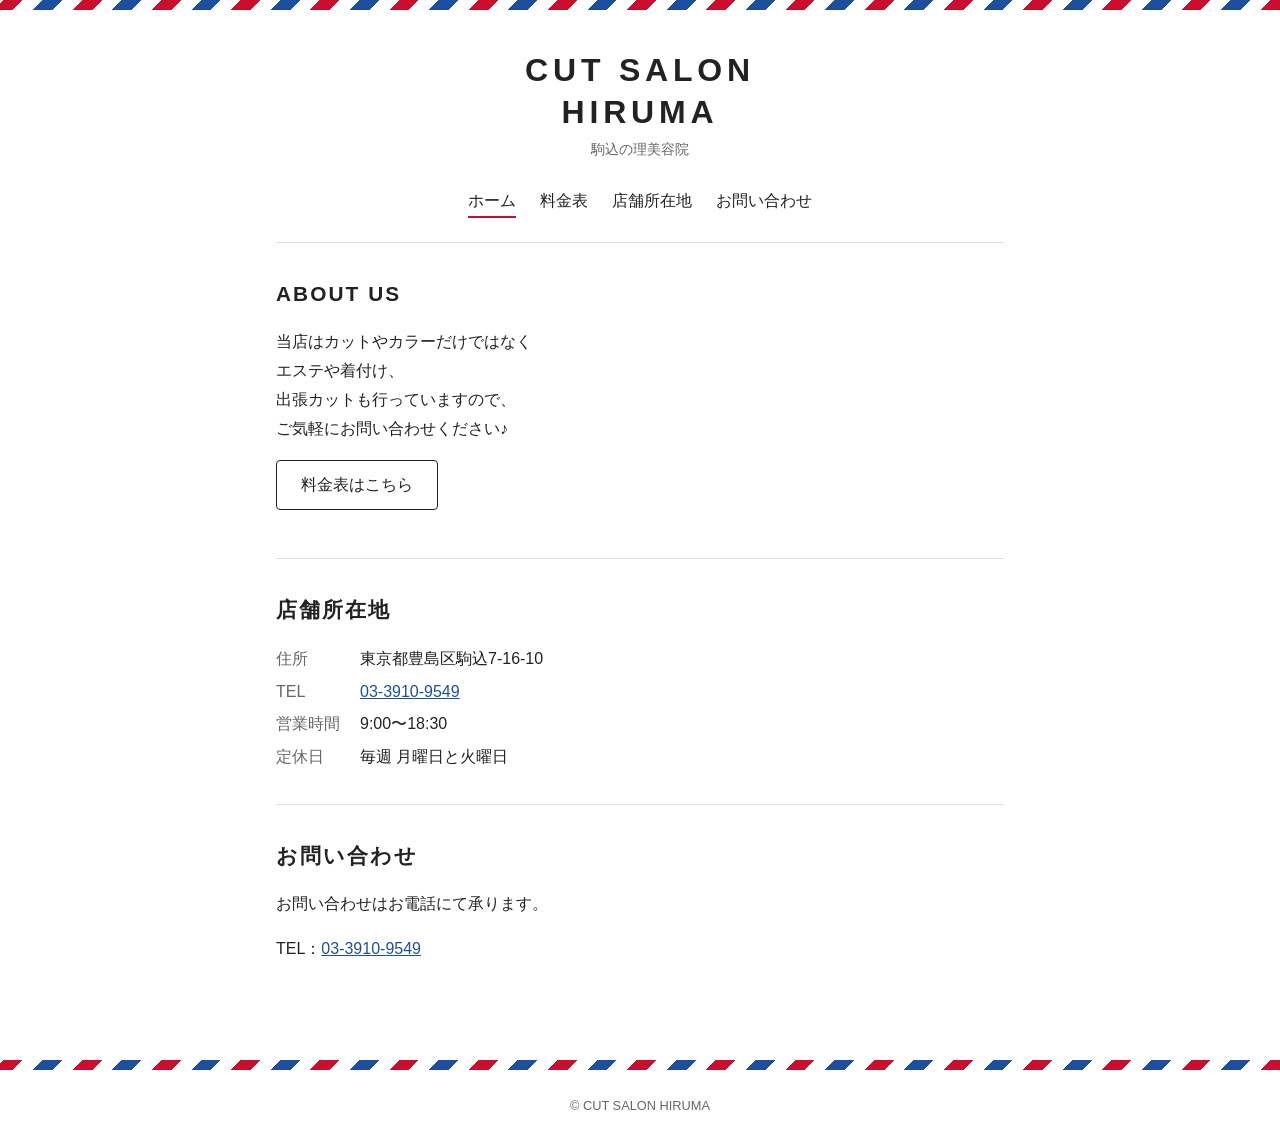
==== index.html @ f93929a5 "feat: Wix から CUT SALON HIRUMA のサイトを移行 Co-Authored-By: Claude Opus 5.5 <noreply@anthropic.com>" ====
<!doctype html>
<html lang="ja">
<head>
  <meta charset="utf-8">
  <meta name="viewport" content="width=device-width, initial-scale=1">
  <title>CUT SALON HIRUMA｜駒込</title>
  <meta name="description" content="駒込の理美容院 CUT SALON HIRUMA。カット・カラーのほか、エステ、着付け、出張カットも承ります。">
  <link rel="stylesheet" href="style.css">
</head>
<body>
  <div class="pole"></div>

  <header>
    <h1 class="name"><a href="./">CUT SALON<br>HIRUMA</a></h1>
    <p class="sub">駒込の理美容院</p>
  </header>

  <nav>
    <a href="./" aria-current="page">ホーム</a>
    <a href="price.html">料金表</a>
    <a href="#access">店舗所在地</a>
    <a href="#contact">お問い合わせ</a>
  </nav>

  <main>
    <section id="about">
      <h2>ABOUT US</h2>
      <p>
        当店はカットやカラーだけではなく<br>
        エステや着付け、<br>
        出張カットも行っていますので、<br>
        ご気軽にお問い合わせください♪
      </p>
      <p><a class="button" href="price.html">料金表はこちら</a></p>
    </section>

    <section id="access">
      <h2>店舗所在地</h2>
      <dl class="info">
        <dt>住所</dt>
        <dd>東京都豊島区駒込7-16-10</dd>
        <dt>TEL</dt>
        <dd><a href="tel:0339109549">03-3910-9549</a></dd>
        <dt>営業時間</dt>
        <dd>9:00〜18:30</dd>
        <dt>定休日</dt>
        <dd>毎週 月曜日と火曜日</dd>
      </dl>
    </section>

    <section id="contact">
      <h2>お問い合わせ</h2>
      <p>お問い合わせはお電話にて承ります。</p>
      <!-- TODO: Google フォームができたら上の文言を「下記フォーム、またはお電話にて」に戻し、URL を差し替えて有効化する
      <p><a class="button" href="GOOGLE_FORM_URL" target="_blank" rel="noopener">お問い合わせフォーム</a></p>
      -->
      <p>TEL：<a href="tel:0339109549">03-3910-9549</a></p>
    </section>
  </main>

  <div class="pole"></div>
  <footer>© CUT SALON HIRUMA</footer>
</body>
</html>
---- style.css ----
/* 色やサイズはここで一括管理する */
:root {
  --text: #222;
  --muted: #666;
  --bg: #fff;
  --bg-sub: #f6f6f4;
  --line: #ddd;
  --red: #c8102e;
  --blue: #1d4f9c;
  --max: 760px;
}

* { box-sizing: border-box; }

body {
  margin: 0;
  font-family: -apple-system, BlinkMacSystemFont, "Hiragino Sans", "Hiragino Kaku Gothic ProN", "Noto Sans JP", sans-serif;
  color: var(--text);
  background: var(--bg);
  line-height: 1.8;
}

a { color: var(--blue); }

/* 理容店のサインポールを模した帯 */
.pole {
  height: 10px;
  background: repeating-linear-gradient(-45deg,
    var(--red) 0 14px, #fff 14px 28px, var(--blue) 28px 42px, #fff 42px 56px);
}

header {
  text-align: center;
  padding: 40px 16px 24px;
}

header .name {
  margin: 0;
  font-size: 2rem;
  letter-spacing: 0.15em;
  line-height: 1.3;
}

header .name a { color: inherit; text-decoration: none; }

header .sub {
  margin: 4px 0 0;
  color: var(--muted);
  font-size: 0.9rem;
}

nav {
  display: flex;
  justify-content: center;
  flex-wrap: wrap;
  gap: 8px 24px;
  padding: 0 16px 24px;
}

nav a {
  color: var(--text);
  text-decoration: none;
  border-bottom: 2px solid transparent;
}

nav a:hover, nav a[aria-current="page"] { border-bottom-color: var(--red); }

main {
  max-width: var(--max);
  margin: 0 auto;
  padding: 0 16px 48px;
}

section { padding: 32px 0; border-top: 1px solid var(--line); }

h2 {
  margin: 0 0 16px;
  font-size: 1.3rem;
  letter-spacing: 0.1em;
}

h3 { margin: 24px 0 8px; font-size: 1.1rem; }

dl.info {
  display: grid;
  grid-template-columns: max-content 1fr;
  gap: 4px 20px;
  margin: 0;
}

dl.info dt { color: var(--muted); }
dl.info dd { margin: 0; }

.button {
  display: inline-block;
  padding: 10px 24px;
  border: 1px solid var(--text);
  border-radius: 4px;
  color: var(--text);
  text-decoration: none;
}

.button:hover { background: var(--bg-sub); }

/* 料金表 */
.menu { list-style: none; margin: 0; padding: 0; }

.menu li {
  padding: 16px 0;
  border-bottom: 1px dashed var(--line);
}

.menu .head {
  display: flex;
  justify-content: space-between;
  align-items: baseline;
  gap: 12px;
  flex-wrap: wrap;
}

.menu .title { font-weight: bold; }
.menu .price { white-space: nowrap; }
.menu .time { color: var(--muted); font-size: 0.85rem; }

.menu .detail {
  margin: 6px 0 0;
  color: var(--muted);
  font-size: 0.9rem;
  white-space: pre-line;
}

.note { color: var(--muted); font-size: 0.85rem; }

footer {
  text-align: center;
  padding: 24px 16px;
  color: var(--muted);
  font-size: 0.8rem;
}

.page-title {
  margin: 0 0 8px;
  text-align: center;
  font-size: 1.5rem;
  letter-spacing: 0.2em;
}
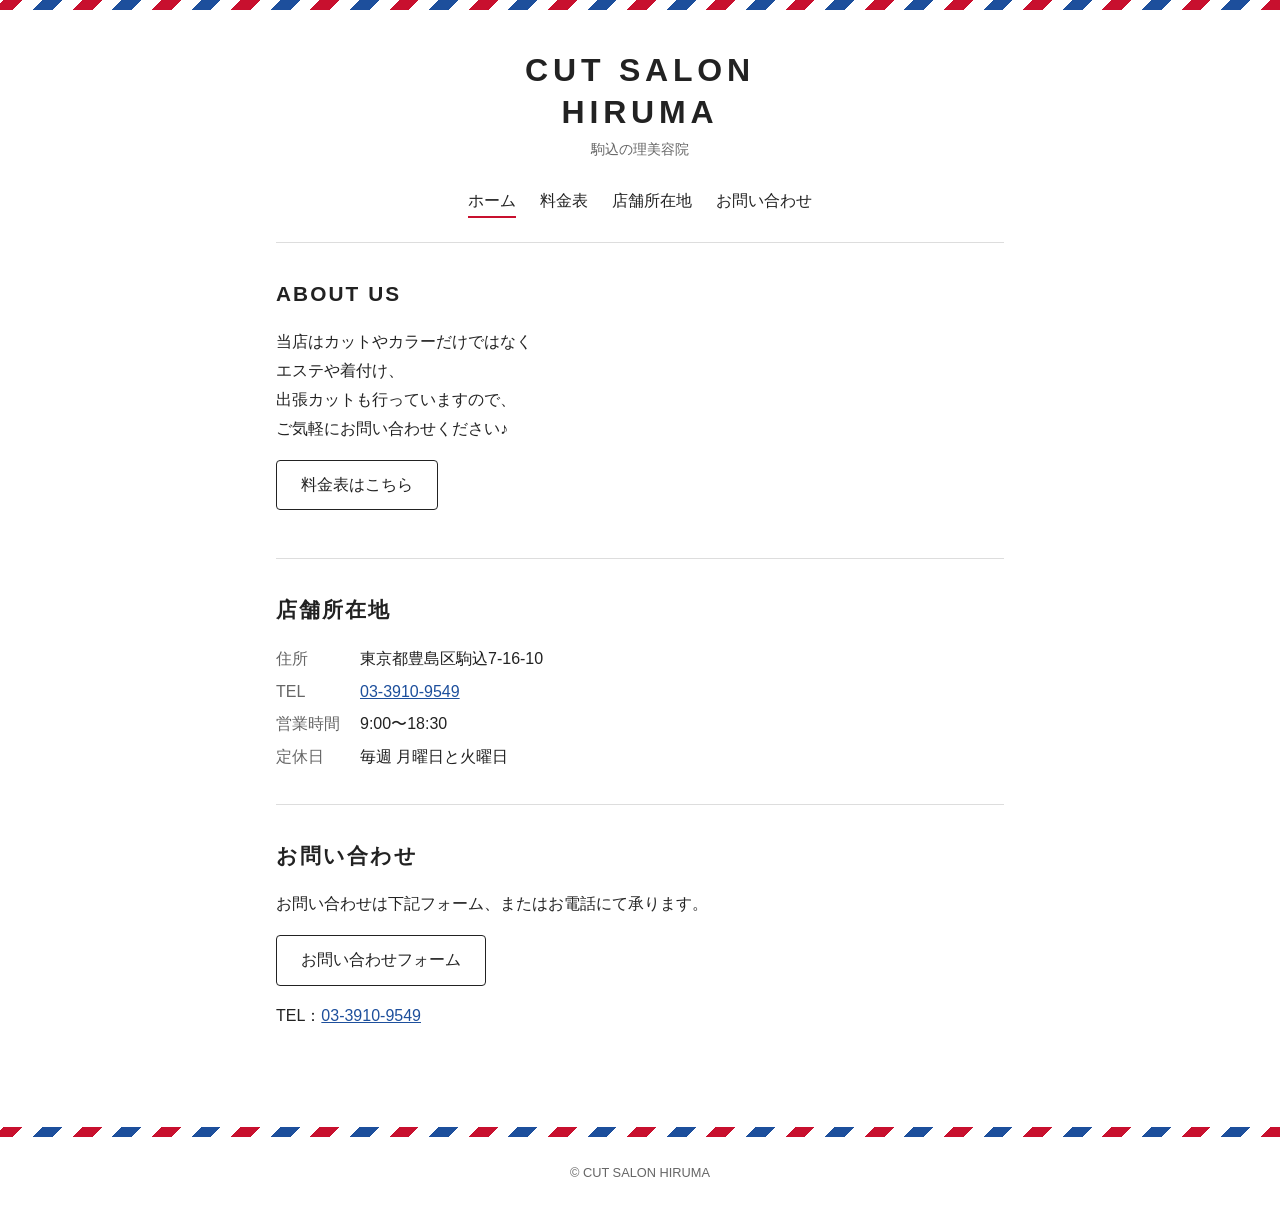
==== commit c148cac1: "feat: お問い合わせを Google フォームに差し替え Co-Authored-By: Claude Opus 5.5 <noreply@anthropic.com>" ====
--- a/index.html
+++ b/index.html
@@ -50,10 +50,8 @@
 
     <section id="contact">
       <h2>お問い合わせ</h2>
-      <p>お問い合わせはお電話にて承ります。</p>
-      <!-- TODO: Google フォームができたら上の文言を「下記フォーム、またはお電話にて」に戻し、URL を差し替えて有効化する
-      <p><a class="button" href="GOOGLE_FORM_URL" target="_blank" rel="noopener">お問い合わせフォーム</a></p>
-      -->
+      <p>お問い合わせは下記フォーム、またはお電話にて承ります。</p>
+      <p><a class="button" href="https://forms.gle/vRZttSiJEfqaqAT56" target="_blank" rel="noopener">お問い合わせフォーム</a></p>
       <p>TEL：<a href="tel:0339109549">03-3910-9549</a></p>
     </section>
   </main>
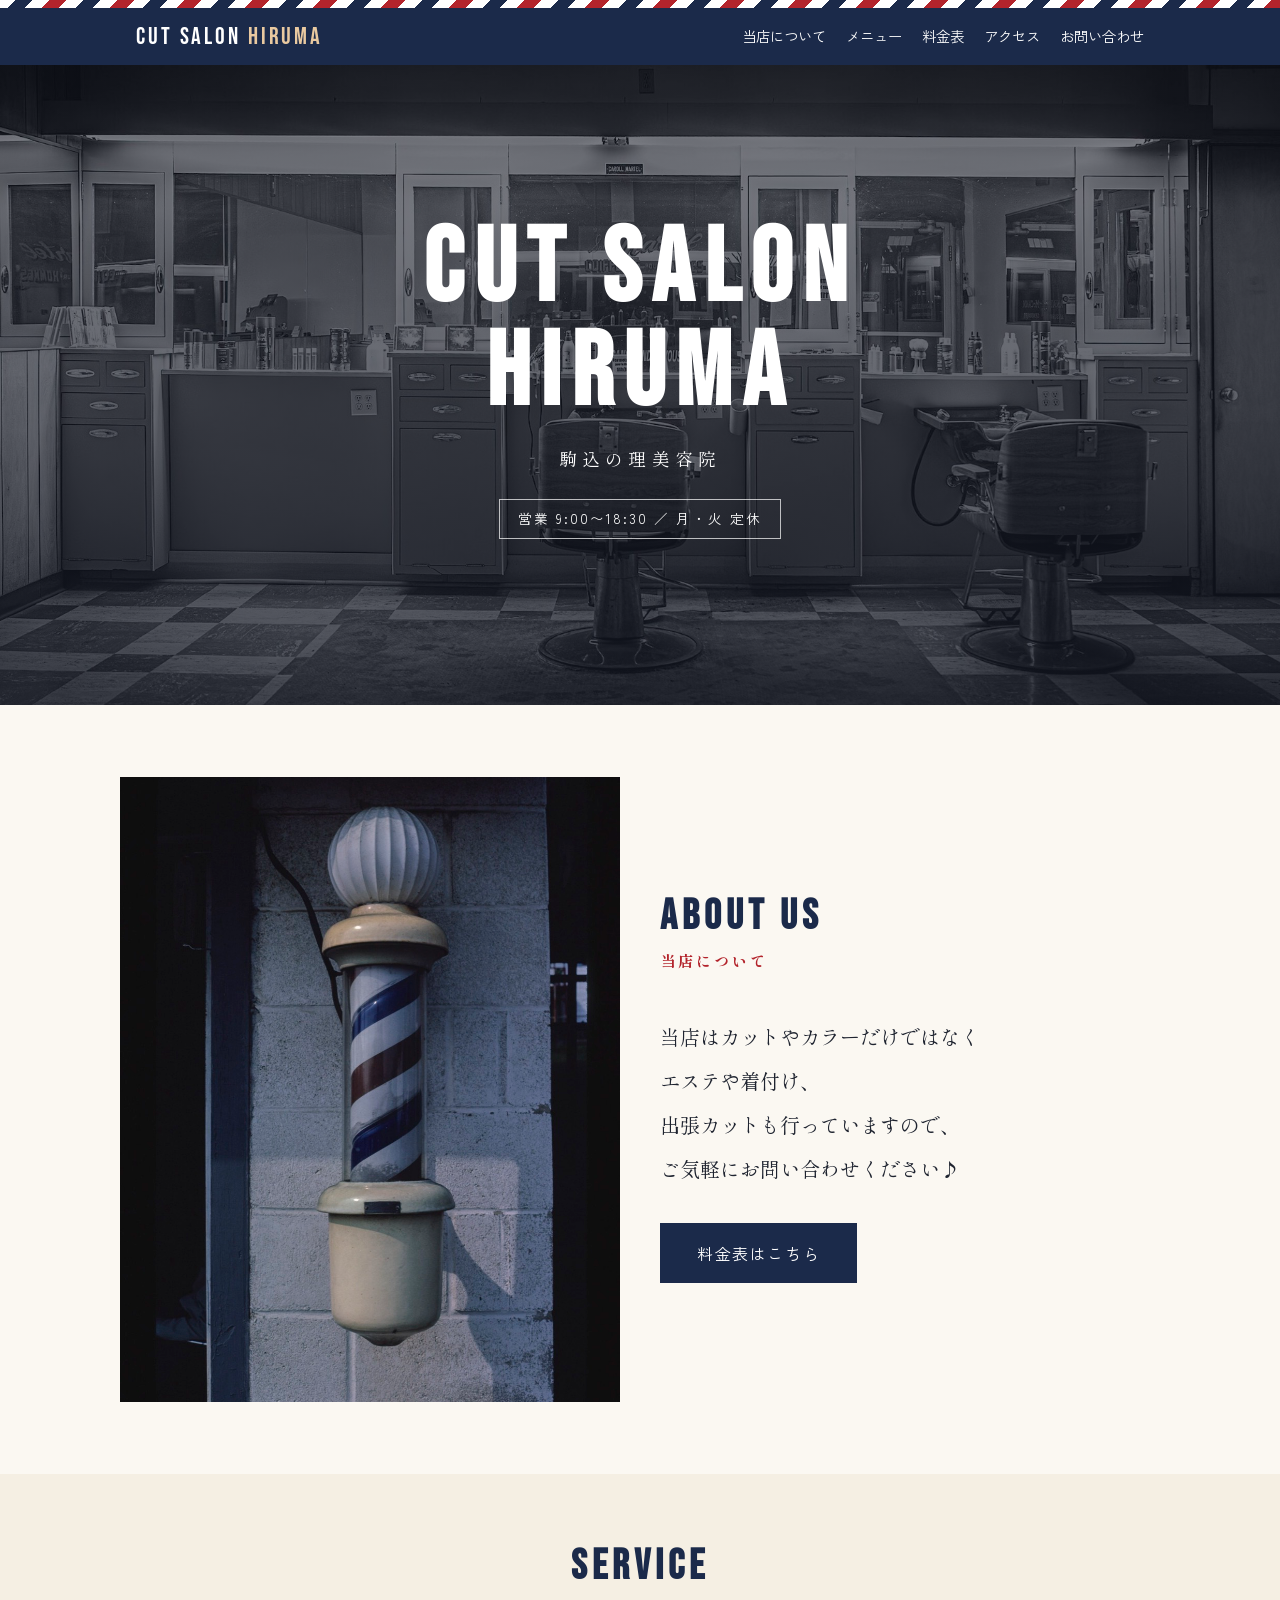
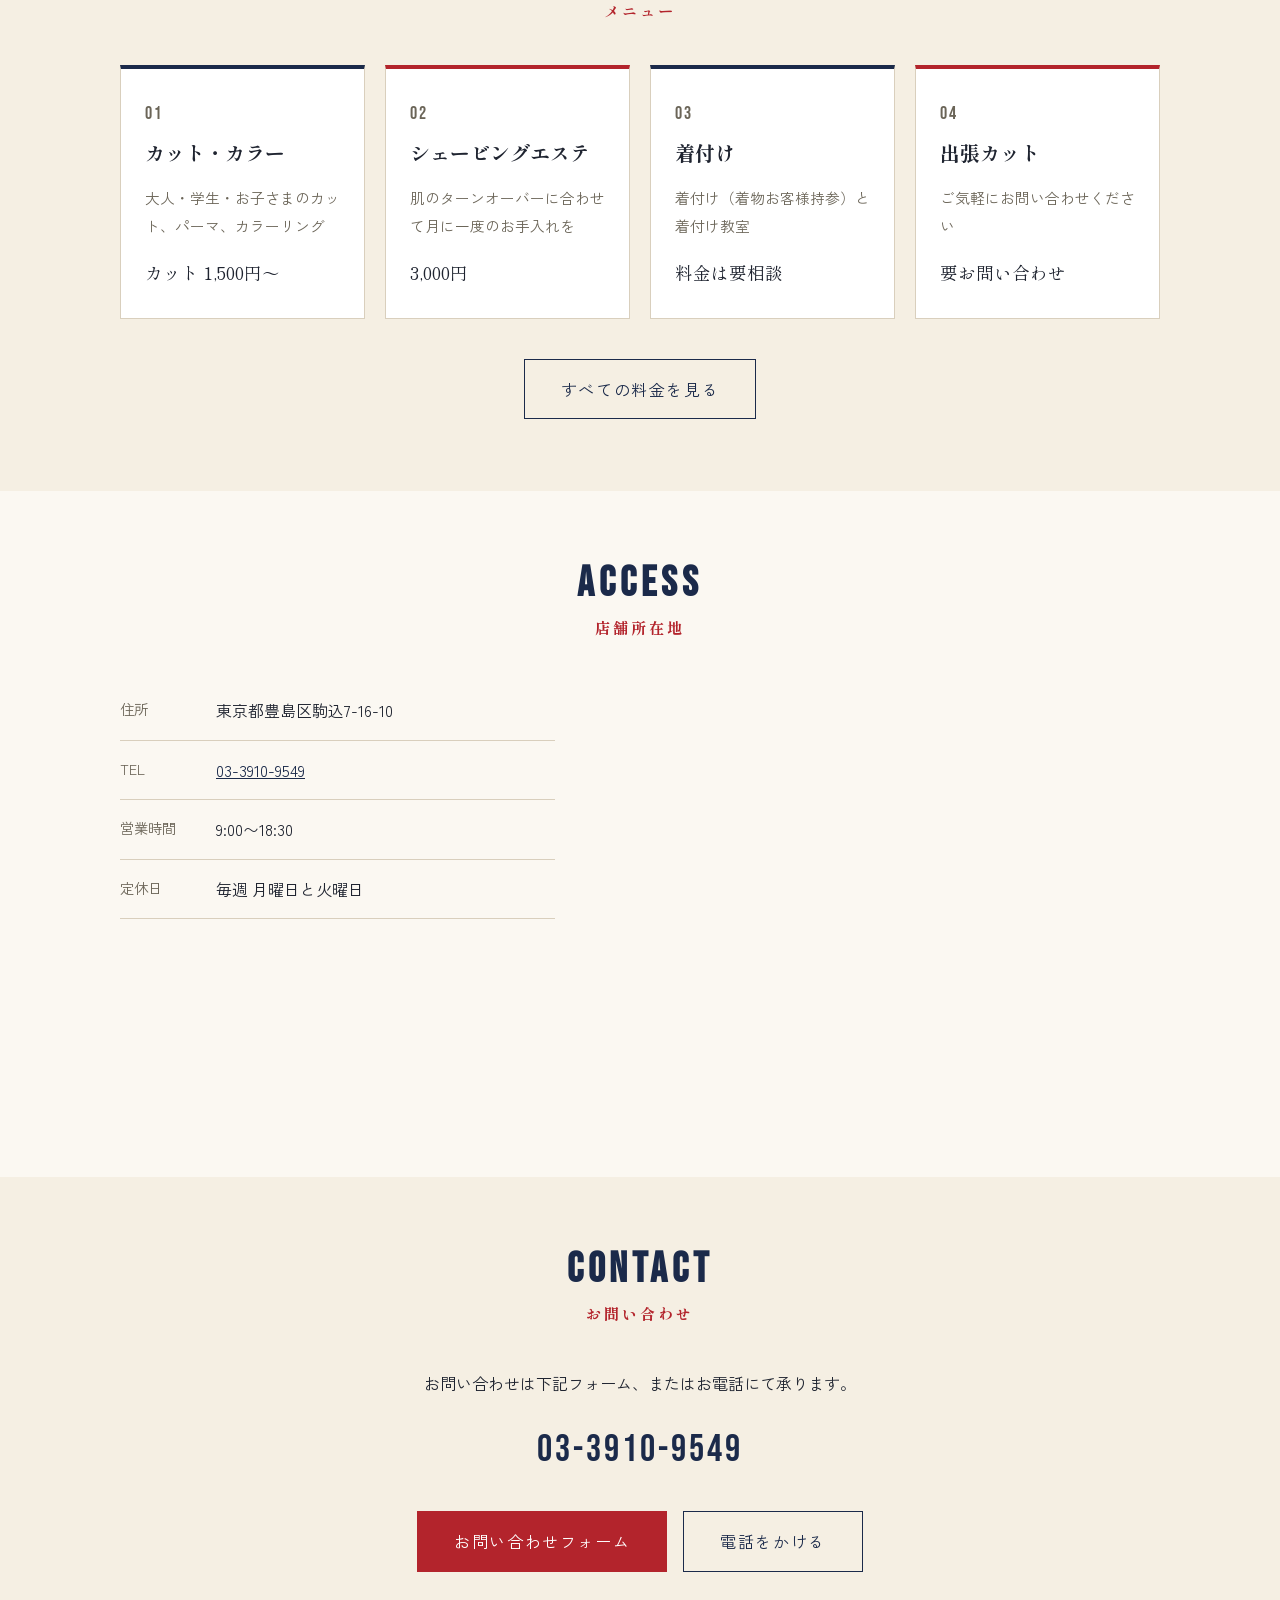
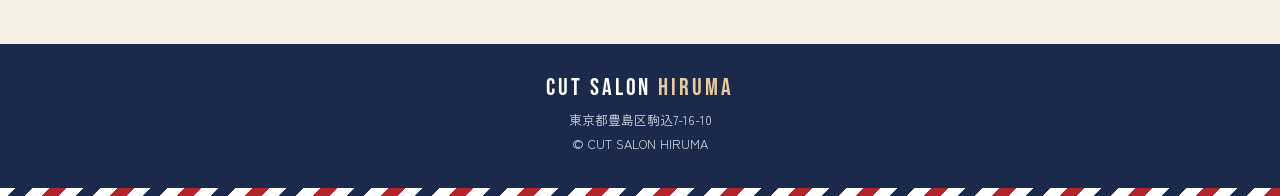
==== commit e202ac9e: "feat: レトロな理容室風にデザインを刷新し、写真と Google マップを追加 Co-Authored-By: Claude Opus 5.5 <noreply@anthropic.com>" ====
--- a/index.html
+++ b/index.html
@@ -5,58 +5,130 @@
   <meta name="viewport" content="width=device-width, initial-scale=1">
   <title>CUT SALON HIRUMA｜駒込</title>
   <meta name="description" content="駒込の理美容院 CUT SALON HIRUMA。カット・カラーのほか、エステ、着付け、出張カットも承ります。">
+  <link rel="preconnect" href="https://fonts.googleapis.com">
+  <link rel="preconnect" href="https://fonts.gstatic.com" crossorigin>
+  <link href="https://fonts.googleapis.com/css2?family=Bebas+Neue&family=Shippori+Mincho+B1:wght@500;700&family=Zen+Kaku+Gothic+New:wght@400;700&display=swap" rel="stylesheet">
   <link rel="stylesheet" href="style.css">
 </head>
 <body>
   <div class="pole"></div>
 
-  <header>
-    <h1 class="name"><a href="./">CUT SALON<br>HIRUMA</a></h1>
-    <p class="sub">駒込の理美容院</p>
+  <header class="site-header">
+    <div class="inner">
+      <a class="logo" href="./">CUT SALON <span>HIRUMA</span></a>
+      <nav>
+        <a href="#about">当店について</a>
+        <a href="#service">メニュー</a>
+        <a href="price.html">料金表</a>
+        <a href="#access">アクセス</a>
+        <a href="#contact">お問い合わせ</a>
+      </nav>
+    </div>
   </header>
 
-  <nav>
-    <a href="./" aria-current="page">ホーム</a>
-    <a href="price.html">料金表</a>
-    <a href="#access">店舗所在地</a>
-    <a href="#contact">お問い合わせ</a>
-  </nav>
+  <div class="hero">
+    <div class="inner">
+      <h1 class="en">CUT SALON<br>HIRUMA</h1>
+      <p class="ja">駒込の理美容院</p>
+      <p class="badge">営業 9:00〜18:30 ／ 月・火 定休</p>
+    </div>
+  </div>
 
-  <main>
-    <section id="about">
-      <h2>ABOUT US</h2>
-      <p>
-        当店はカットやカラーだけではなく<br>
-        エステや着付け、<br>
-        出張カットも行っていますので、<br>
-        ご気軽にお問い合わせください♪
-      </p>
-      <p><a class="button" href="price.html">料金表はこちら</a></p>
-    </section>
+  <section id="about">
+    <div class="container about">
+      <img src="images/pole.jpg" alt="理容店のサインポール" loading="lazy">
+      <div>
+        <h2 class="section-title" style="text-align:left">
+          <span class="en">ABOUT US</span>
+          <span class="ja">当店について</span>
+        </h2>
+        <p class="lead">
+          当店はカットやカラーだけではなく<br>
+          エステや着付け、<br>
+          出張カットも行っていますので、<br>
+          ご気軽にお問い合わせください♪
+        </p>
+        <a class="button" href="price.html">料金表はこちら</a>
+      </div>
+    </div>
+  </section>
 
-    <section id="access">
-      <h2>店舗所在地</h2>
-      <dl class="info">
-        <dt>住所</dt>
-        <dd>東京都豊島区駒込7-16-10</dd>
-        <dt>TEL</dt>
-        <dd><a href="tel:0339109549">03-3910-9549</a></dd>
-        <dt>営業時間</dt>
-        <dd>9:00〜18:30</dd>
-        <dt>定休日</dt>
-        <dd>毎週 月曜日と火曜日</dd>
-      </dl>
-    </section>
+  <section id="service" class="alt">
+    <div class="container">
+      <h2 class="section-title">
+        <span class="en">SERVICE</span>
+        <span class="ja">メニュー</span>
+      </h2>
+      <div class="cards">
+        <div class="card">
+          <div class="num">01</div>
+          <h3>カット・カラー</h3>
+          <p>大人・学生・お子さまのカット、パーマ、カラーリング</p>
+          <div class="price">カット 1,500円〜</div>
+        </div>
+        <div class="card">
+          <div class="num">02</div>
+          <h3>シェービングエステ</h3>
+          <p>肌のターンオーバーに合わせて月に一度のお手入れを</p>
+          <div class="price">3,000円</div>
+        </div>
+        <div class="card">
+          <div class="num">03</div>
+          <h3>着付け</h3>
+          <p>着付け（着物お客様持参）と着付け教室</p>
+          <div class="price">料金は要相談</div>
+        </div>
+        <div class="card">
+          <div class="num">04</div>
+          <h3>出張カット</h3>
+          <p>ご気軽にお問い合わせください</p>
+          <div class="price">要お問い合わせ</div>
+        </div>
+      </div>
+      <div class="center"><a class="button outline" href="price.html">すべての料金を見る</a></div>
+    </div>
+  </section>
 
-    <section id="contact">
-      <h2>お問い合わせ</h2>
+  <section id="access">
+    <div class="container">
+      <h2 class="section-title">
+        <span class="en">ACCESS</span>
+        <span class="ja">店舗所在地</span>
+      </h2>
+      <div class="access">
+        <dl class="info">
+          <div><dt>住所</dt><dd>東京都豊島区駒込7-16-10</dd></div>
+          <div><dt>TEL</dt><dd><a href="tel:0339109549">03-3910-9549</a></dd></div>
+          <div><dt>営業時間</dt><dd>9:00〜18:30</dd></div>
+          <div><dt>定休日</dt><dd>毎週 月曜日と火曜日</dd></div>
+        </dl>
+        <iframe class="map" title="CUT SALON HIRUMA の地図"
+          src="https://maps.google.com/maps?q=%E6%9D%B1%E4%BA%AC%E9%83%BD%E8%B1%8A%E5%B3%B6%E5%8C%BA%E9%A7%92%E8%BE%BC7-16-10&z=16&output=embed"
+          loading="lazy" referrerpolicy="no-referrer-when-downgrade"></iframe>
+      </div>
+    </div>
+  </section>
+
+  <section id="contact" class="alt contact">
+    <div class="container">
+      <h2 class="section-title">
+        <span class="en">CONTACT</span>
+        <span class="ja">お問い合わせ</span>
+      </h2>
       <p>お問い合わせは下記フォーム、またはお電話にて承ります。</p>
-      <p><a class="button" href="https://forms.gle/vRZttSiJEfqaqAT56" target="_blank" rel="noopener">お問い合わせフォーム</a></p>
-      <p>TEL：<a href="tel:0339109549">03-3910-9549</a></p>
-    </section>
-  </main>
+      <a class="tel" href="tel:0339109549">03-3910-9549</a>
+      <div class="buttons">
+        <a class="button red" href="https://forms.gle/vRZttSiJEfqaqAT56" target="_blank" rel="noopener">お問い合わせフォーム</a>
+        <a class="button outline" href="tel:0339109549">電話をかける</a>
+      </div>
+    </div>
+  </section>
 
+  <footer>
+    <a class="logo" href="./">CUT SALON <span>HIRUMA</span></a>
+    <div>東京都豊島区駒込7-16-10</div>
+    <div>© CUT SALON HIRUMA</div>
+  </footer>
   <div class="pole"></div>
-  <footer>© CUT SALON HIRUMA</footer>
 </body>
 </html>
--- a/style.css
+++ b/style.css
@@ -1,146 +1,379 @@
 /* 色やサイズはここで一括管理する */
 :root {
-  --text: #222;
-  --muted: #666;
-  --bg: #fff;
-  --bg-sub: #f6f6f4;
-  --line: #ddd;
-  --red: #c8102e;
-  --blue: #1d4f9c;
-  --max: 760px;
+  --ink: #1f2430;
+  --muted: #6b6558;
+  --cream: #f5efe3;
+  --paper: #fbf8f2;
+  --navy: #1b2a4a;
+  --red: #b3242c;
+  --line: #d9cfbd;
+  --max: 1040px;
+  --serif: "Shippori Mincho B1", "Hiragino Mincho ProN", serif;
+  --label: "Bebas Neue", "Oswald", sans-serif;
 }
 
 * { box-sizing: border-box; }
+
+html { scroll-behavior: smooth; }
 
 body {
   margin: 0;
-  font-family: -apple-system, BlinkMacSystemFont, "Hiragino Sans", "Hiragino Kaku Gothic ProN", "Noto Sans JP", sans-serif;
-  color: var(--text);
-  background: var(--bg);
-  line-height: 1.8;
-}
-
-a { color: var(--blue); }
+  font-family: "Zen Kaku Gothic New", -apple-system, "Hiragino Sans", sans-serif;
+  color: var(--ink);
+  background: var(--paper);
+  line-height: 1.9;
+}
+
+img { max-width: 100%; display: block; }
+
+a { color: var(--navy); }
 
 /* 理容店のサインポールを模した帯 */
 .pole {
-  height: 10px;
+  height: 8px;
   background: repeating-linear-gradient(-45deg,
-    var(--red) 0 14px, #fff 14px 28px, var(--blue) 28px 42px, #fff 42px 56px);
-}
-
-header {
+    var(--red) 0 12px, #fff 12px 24px, var(--navy) 24px 36px, #fff 36px 48px);
+}
+
+/* ヘッダー */
+.site-header {
+  position: sticky;
+  top: 0;
+  z-index: 10;
+  background: var(--navy);
+  color: #fff;
+}
+
+.site-header .inner {
+  max-width: var(--max);
+  margin: 0 auto;
+  padding: 10px 16px;
+  display: flex;
+  align-items: center;
+  justify-content: space-between;
+  gap: 8px 24px;
+  flex-wrap: wrap;
+}
+
+.logo {
+  color: #fff;
+  text-decoration: none;
+  font-family: var(--label);
+  font-size: 1.5rem;
+  letter-spacing: 0.12em;
+  line-height: 1;
+}
+
+.logo span { color: #e9c9a0; }
+
+.site-header nav { display: flex; flex-wrap: wrap; gap: 4px 20px; }
+
+.site-header nav a {
+  color: #fff;
+  text-decoration: none;
+  font-size: 0.9rem;
+  padding: 4px 0;
+  border-bottom: 2px solid transparent;
+}
+
+.site-header nav a:hover,
+.site-header nav a[aria-current="page"] { border-bottom-color: var(--red); }
+
+/* ヒーロー */
+.hero {
+  position: relative;
+  min-height: min(72vh, 640px);
+  display: grid;
+  place-items: center;
   text-align: center;
-  padding: 40px 16px 24px;
-}
-
-header .name {
+  color: #fff;
+  background: #222 url("images/hero.jpg") center / cover no-repeat;
+}
+
+.hero::before {
+  content: "";
+  position: absolute;
+  inset: 0;
+  background: linear-gradient(rgba(20, 24, 36, 0.55), rgba(20, 24, 36, 0.75));
+}
+
+.hero .inner { position: relative; padding: 48px 16px; }
+
+.hero .en {
   margin: 0;
-  font-size: 2rem;
+  font-family: var(--label);
+  font-size: clamp(3rem, 12vw, 6.5rem);
+  letter-spacing: 0.1em;
+  line-height: 1;
+}
+
+.hero .ja {
+  margin: 16px 0 0;
+  font-family: var(--serif);
+  font-size: 1.1rem;
+  letter-spacing: 0.3em;
+}
+
+.hero .badge {
+  display: inline-block;
+  margin-top: 24px;
+  padding: 6px 18px;
+  border: 1px solid rgba(255, 255, 255, 0.7);
+  font-size: 0.85rem;
   letter-spacing: 0.15em;
-  line-height: 1.3;
-}
-
-header .name a { color: inherit; text-decoration: none; }
-
-header .sub {
-  margin: 4px 0 0;
+}
+
+.hero.small { min-height: min(34vh, 300px); background-image: url("images/chair.jpg"); background-position: center 40%; }
+
+/* セクション共通 */
+section { padding: 72px 16px; }
+
+section.alt { background: var(--cream); }
+
+.container { max-width: var(--max); margin: 0 auto; }
+
+.section-title { text-align: center; margin: 0 0 40px; }
+
+.section-title .en {
+  display: block;
+  font-family: var(--label);
+  font-size: 2.6rem;
+  letter-spacing: 0.12em;
+  line-height: 1;
+  color: var(--navy);
+}
+
+.section-title .ja {
+  display: block;
+  margin-top: 8px;
+  font-family: var(--serif);
+  font-size: 0.95rem;
+  color: var(--red);
+  letter-spacing: 0.2em;
+}
+
+/* ABOUT */
+.about {
+  display: grid;
+  grid-template-columns: 1fr 1fr;
+  gap: 40px;
+  align-items: center;
+}
+
+.about img { width: 100%; aspect-ratio: 4 / 5; object-fit: cover; }
+
+.about .lead {
+  font-family: var(--serif);
+  font-size: 1.25rem;
+  line-height: 2.2;
+  margin: 0 0 32px;
+}
+
+/* サービスカード */
+.cards {
+  display: grid;
+  grid-template-columns: repeat(auto-fit, minmax(220px, 1fr));
+  gap: 20px;
+}
+
+.card {
+  background: #fff;
+  border: 1px solid var(--line);
+  border-top: 4px solid var(--navy);
+  padding: 28px 24px;
+}
+
+.card:nth-child(even) { border-top-color: var(--red); }
+
+.card .num {
+  font-family: var(--label);
+  font-size: 1.1rem;
   color: var(--muted);
-  font-size: 0.9rem;
-}
-
-nav {
+  letter-spacing: 0.1em;
+}
+
+.card h3 {
+  margin: 4px 0 12px;
+  font-family: var(--serif);
+  font-size: 1.25rem;
+}
+
+.card p { margin: 0; color: var(--muted); font-size: 0.92rem; }
+
+.card .price {
+  margin-top: 16px;
+  font-family: var(--serif);
+  font-size: 1.1rem;
+  color: var(--ink);
+}
+
+.center { text-align: center; margin-top: 40px; }
+
+/* ボタン */
+.button {
+  display: inline-block;
+  padding: 14px 36px;
+  background: var(--navy);
+  color: #fff;
+  text-decoration: none;
+  letter-spacing: 0.1em;
+  border: 1px solid var(--navy);
+  transition: background 0.2s, color 0.2s;
+}
+
+.button:hover { background: #fff; color: var(--navy); }
+
+.button.outline { background: transparent; color: var(--navy); }
+
+.button.outline:hover { background: var(--navy); color: #fff; }
+
+.button.red { background: var(--red); border-color: var(--red); }
+
+.button.red:hover { background: #fff; color: var(--red); }
+
+/* アクセス */
+.access {
+  display: grid;
+  grid-template-columns: 1fr 1.3fr;
+  gap: 40px;
+  align-items: start;
+}
+
+dl.info { margin: 0; }
+
+dl.info div {
+  display: grid;
+  grid-template-columns: 6em 1fr;
+  padding: 14px 0;
+  border-bottom: 1px solid var(--line);
+}
+
+dl.info dt { color: var(--muted); font-size: 0.9rem; }
+dl.info dd { margin: 0; }
+
+.map {
+  width: 100%;
+  aspect-ratio: 4 / 3;
+  border: 0;
+  filter: grayscale(0.3);
+}
+
+/* お問い合わせ */
+.contact { text-align: center; }
+
+.contact .buttons {
   display: flex;
   justify-content: center;
   flex-wrap: wrap;
-  gap: 8px 24px;
-  padding: 0 16px 24px;
-}
-
-nav a {
-  color: var(--text);
-  text-decoration: none;
-  border-bottom: 2px solid transparent;
-}
-
-nav a:hover, nav a[aria-current="page"] { border-bottom-color: var(--red); }
-
-main {
-  max-width: var(--max);
-  margin: 0 auto;
-  padding: 0 16px 48px;
-}
-
-section { padding: 32px 0; border-top: 1px solid var(--line); }
-
-h2 {
-  margin: 0 0 16px;
-  font-size: 1.3rem;
-  letter-spacing: 0.1em;
-}
-
-h3 { margin: 24px 0 8px; font-size: 1.1rem; }
-
-dl.info {
-  display: grid;
-  grid-template-columns: max-content 1fr;
-  gap: 4px 20px;
-  margin: 0;
-}
-
-dl.info dt { color: var(--muted); }
-dl.info dd { margin: 0; }
-
-.button {
-  display: inline-block;
-  padding: 10px 24px;
-  border: 1px solid var(--text);
-  border-radius: 4px;
-  color: var(--text);
-  text-decoration: none;
-}
-
-.button:hover { background: var(--bg-sub); }
+  gap: 16px;
+  margin-top: 24px;
+}
+
+.contact .tel {
+  display: block;
+  font-family: var(--label);
+  font-size: 2.4rem;
+  letter-spacing: 0.08em;
+  color: var(--navy);
+  text-decoration: none;
+  margin-top: 8px;
+}
 
 /* 料金表 */
-.menu { list-style: none; margin: 0; padding: 0; }
-
-.menu li {
-  padding: 16px 0;
-  border-bottom: 1px dashed var(--line);
-}
-
-.menu .head {
+.category-nav {
   display: flex;
-  justify-content: space-between;
+  justify-content: center;
+  flex-wrap: wrap;
+  gap: 8px;
+  margin-bottom: 8px;
+}
+
+.category-nav a {
+  padding: 6px 16px;
+  border: 1px solid var(--navy);
+  color: var(--navy);
+  text-decoration: none;
+  font-size: 0.9rem;
+}
+
+.category-nav a:hover { background: var(--navy); color: #fff; }
+
+.price-block { max-width: 760px; margin: 0 auto; }
+
+.price-block h2 {
+  display: flex;
   align-items: baseline;
   gap: 12px;
-  flex-wrap: wrap;
-}
-
-.menu .title { font-weight: bold; }
-.menu .price { white-space: nowrap; }
-.menu .time { color: var(--muted); font-size: 0.85rem; }
+  margin: 0 0 8px;
+  padding-bottom: 8px;
+  border-bottom: 2px solid var(--navy);
+  font-family: var(--serif);
+  font-size: 1.4rem;
+}
+
+.price-block h2 .en {
+  font-family: var(--label);
+  font-size: 1rem;
+  color: var(--red);
+  letter-spacing: 0.15em;
+}
+
+.menu { list-style: none; margin: 0; padding: 0; }
+
+.menu li { padding: 20px 0; border-bottom: 1px dashed var(--line); }
+
+/* メニュー名と料金を点線でつなぐ */
+.menu .head { display: flex; align-items: baseline; gap: 8px; }
+
+.menu .title { font-weight: bold; font-size: 1.05rem; }
+
+.menu .head::after {
+  content: "";
+  order: 1;
+  flex: 1;
+  border-bottom: 2px dotted var(--line);
+  transform: translateY(-4px);
+}
+
+.menu .price {
+  order: 2;
+  font-family: var(--serif);
+  font-size: 1.15rem;
+  white-space: nowrap;
+}
+
+.menu .time {
+  display: inline-block;
+  margin-top: 4px;
+  padding: 0 8px;
+  background: var(--cream);
+  color: var(--muted);
+  font-size: 0.8rem;
+}
 
 .menu .detail {
-  margin: 6px 0 0;
+  margin: 8px 0 0;
   color: var(--muted);
   font-size: 0.9rem;
   white-space: pre-line;
 }
 
-.note { color: var(--muted); font-size: 0.85rem; }
-
+/* フッター */
 footer {
+  background: var(--navy);
+  color: #cfd6e4;
   text-align: center;
-  padding: 24px 16px;
-  color: var(--muted);
+  padding: 32px 16px;
   font-size: 0.8rem;
 }
 
-.page-title {
-  margin: 0 0 8px;
-  text-align: center;
-  font-size: 1.5rem;
-  letter-spacing: 0.2em;
-}
+footer .logo { display: inline-block; margin-bottom: 8px; }
+
+/* スマホ */
+@media (max-width: 720px) {
+  section { padding: 56px 16px; }
+  .about, .access { grid-template-columns: 1fr; }
+  .about img { aspect-ratio: 16 / 10; }
+  .site-header .inner { justify-content: center; }
+  .hero { min-height: min(60vh, 520px); }
+}
